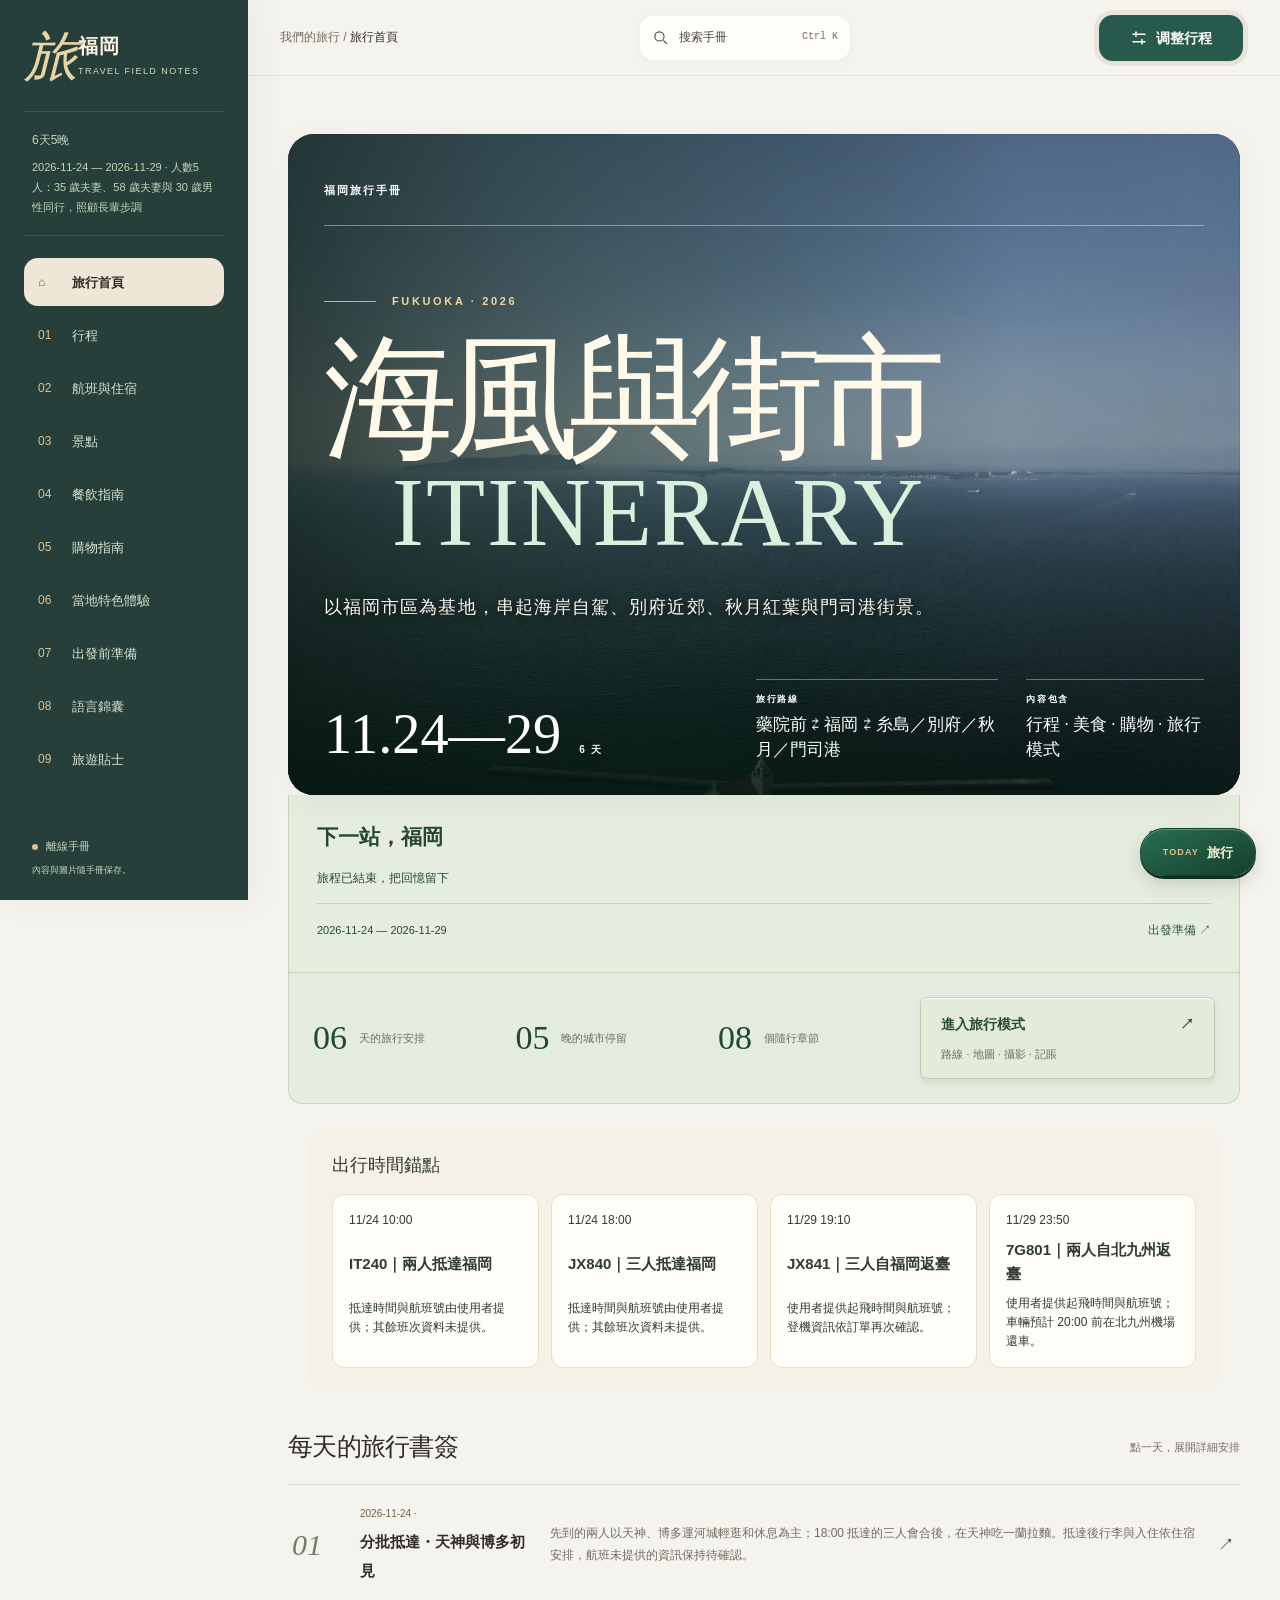
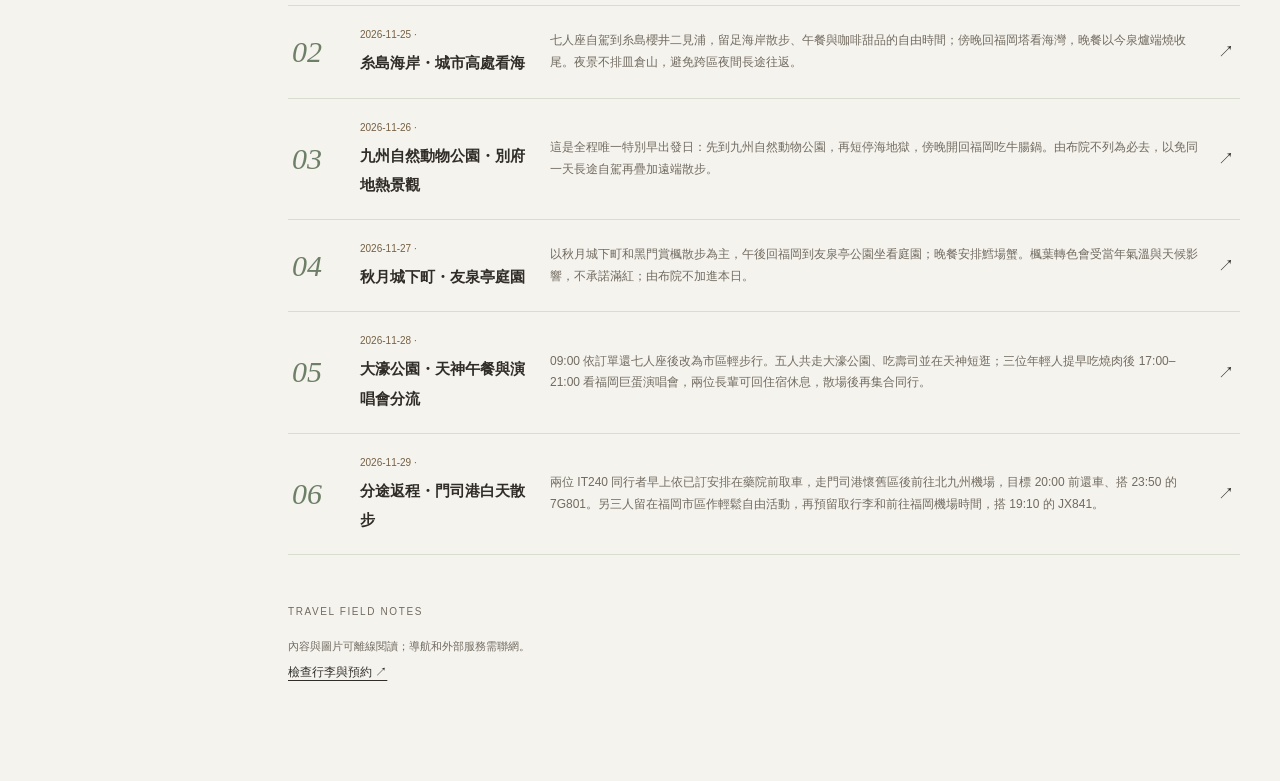
==== 福岡6天5晚-离线手册.html @ 12423f60 "first commit" ====
<!DOCTYPE html>
<html lang="zh-CN"><head><script>/* Shared data-URI table: retain each repeated payload once in the portable file. */
(() => {
  const assets = {"data:application/x-travel-asset,926cbadc948658b061e7dd46df6ae110e2a2aad40dfa0d14d678dcfd3d96f591":"[data-uri]","data:application/x-travel-asset,79f2dd9e08841b8714ba7394d2f9f87b41006e57146e4cdf6ad5825e094ceac0":"[data-uri]","data:application/x-travel-asset,8ba24c334b1c3d981cea0451921cf49b544dc5d49bb0a5aa764fc9ea8de36638":"[data-uri]","data:application/x-travel-asset,f7c2c84058ce3d8c6f291abb0fd22676dc300367370c9bc4e8fdf9e49969e417":"[data-uri]","data:application/x-travel-asset,89f012cdf79e835aaffc0181d4a679de3c7c493ffa3def65eb477cf03f0b04f3":"[data-uri]","data:application/x-travel-asset,eec924824793b368a932f1c6bc5a30cd32528b79b43b5482f66a899944a1913e":"[data-uri]","data:application/x-travel-asset,05c207f5ac9a1135d33f42ce72d9e8fb889c1540abb582ff6b3d84190c57d3ce":"[data-uri]","data:application/x-travel-asset,dddcc4571a0b900a74d1634a65790e384820605933b2607c2821b152bec66385":"[data-uri]","data:application/x-travel-asset,ad320ca7ec930c2568172b582659fee8fd34efd587f78ff8501f6ec739f74194":"[data-uri]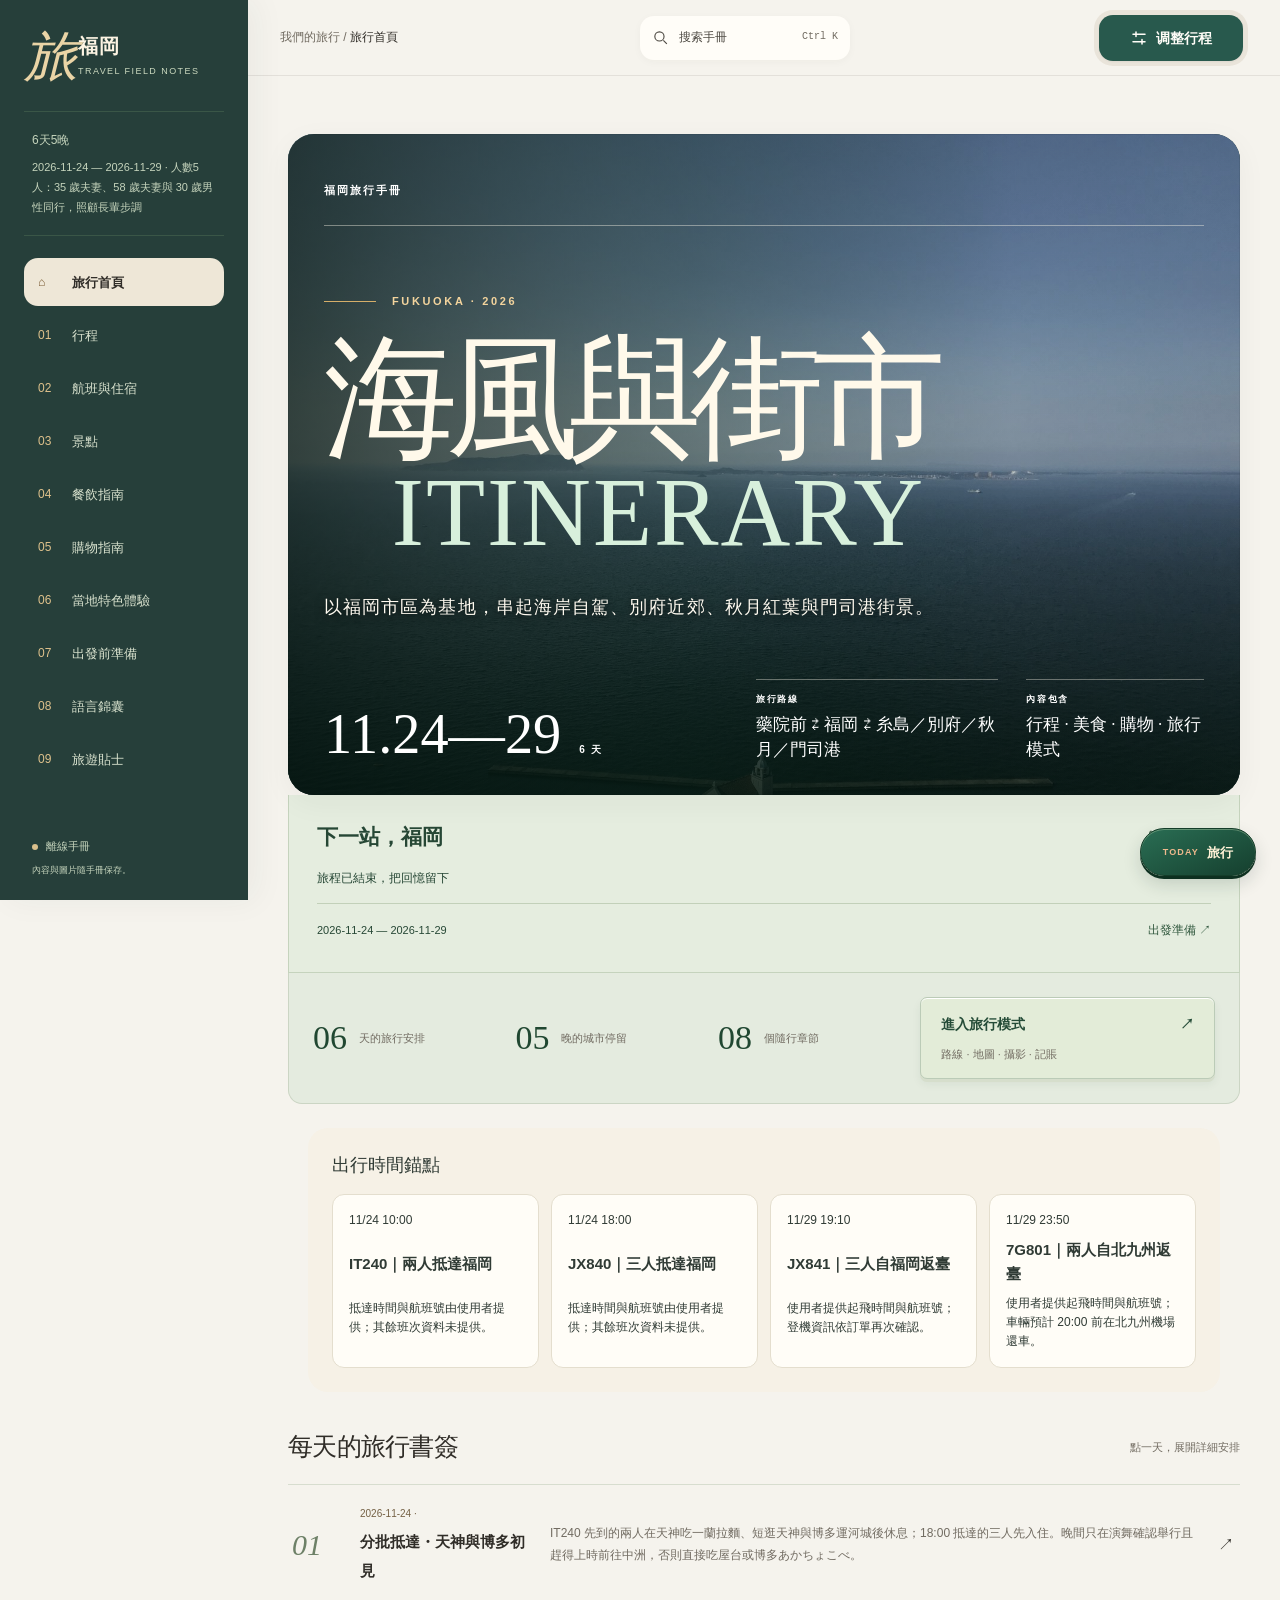
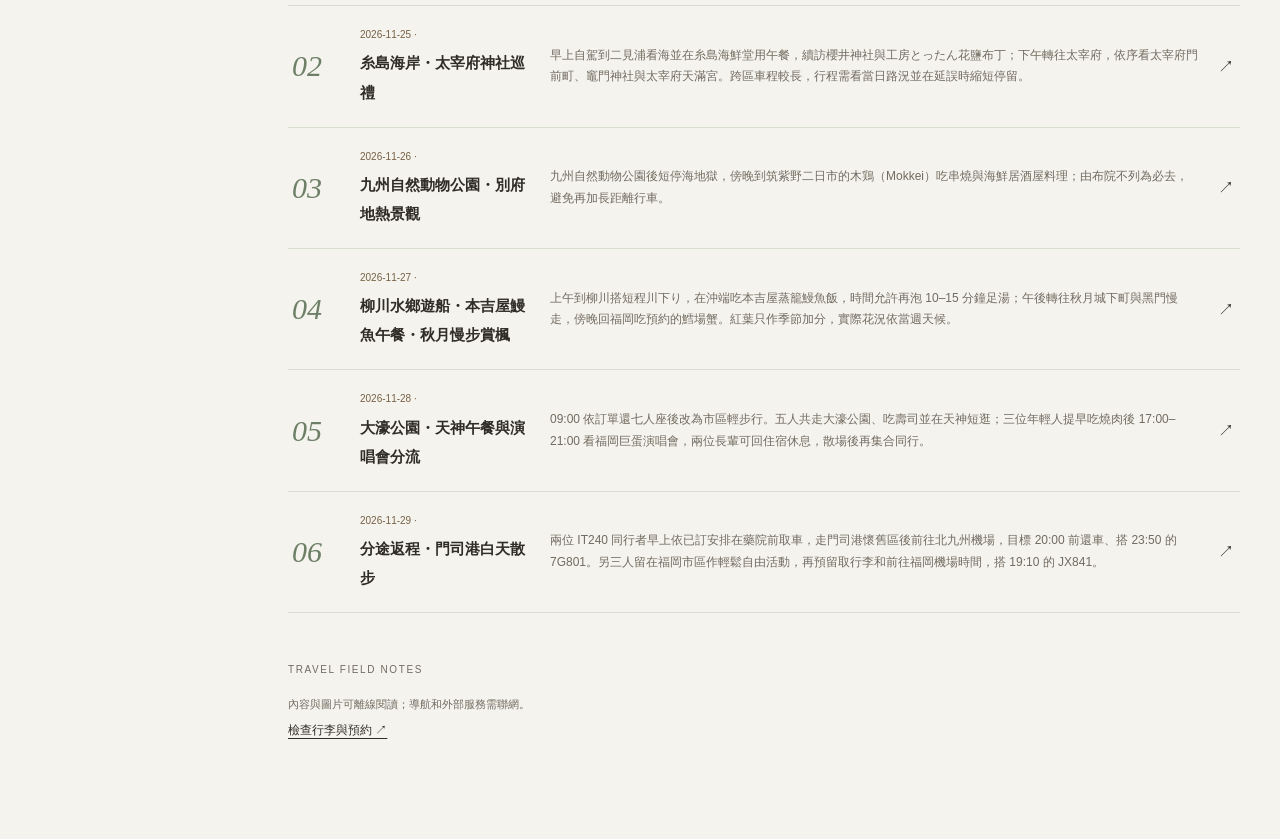
